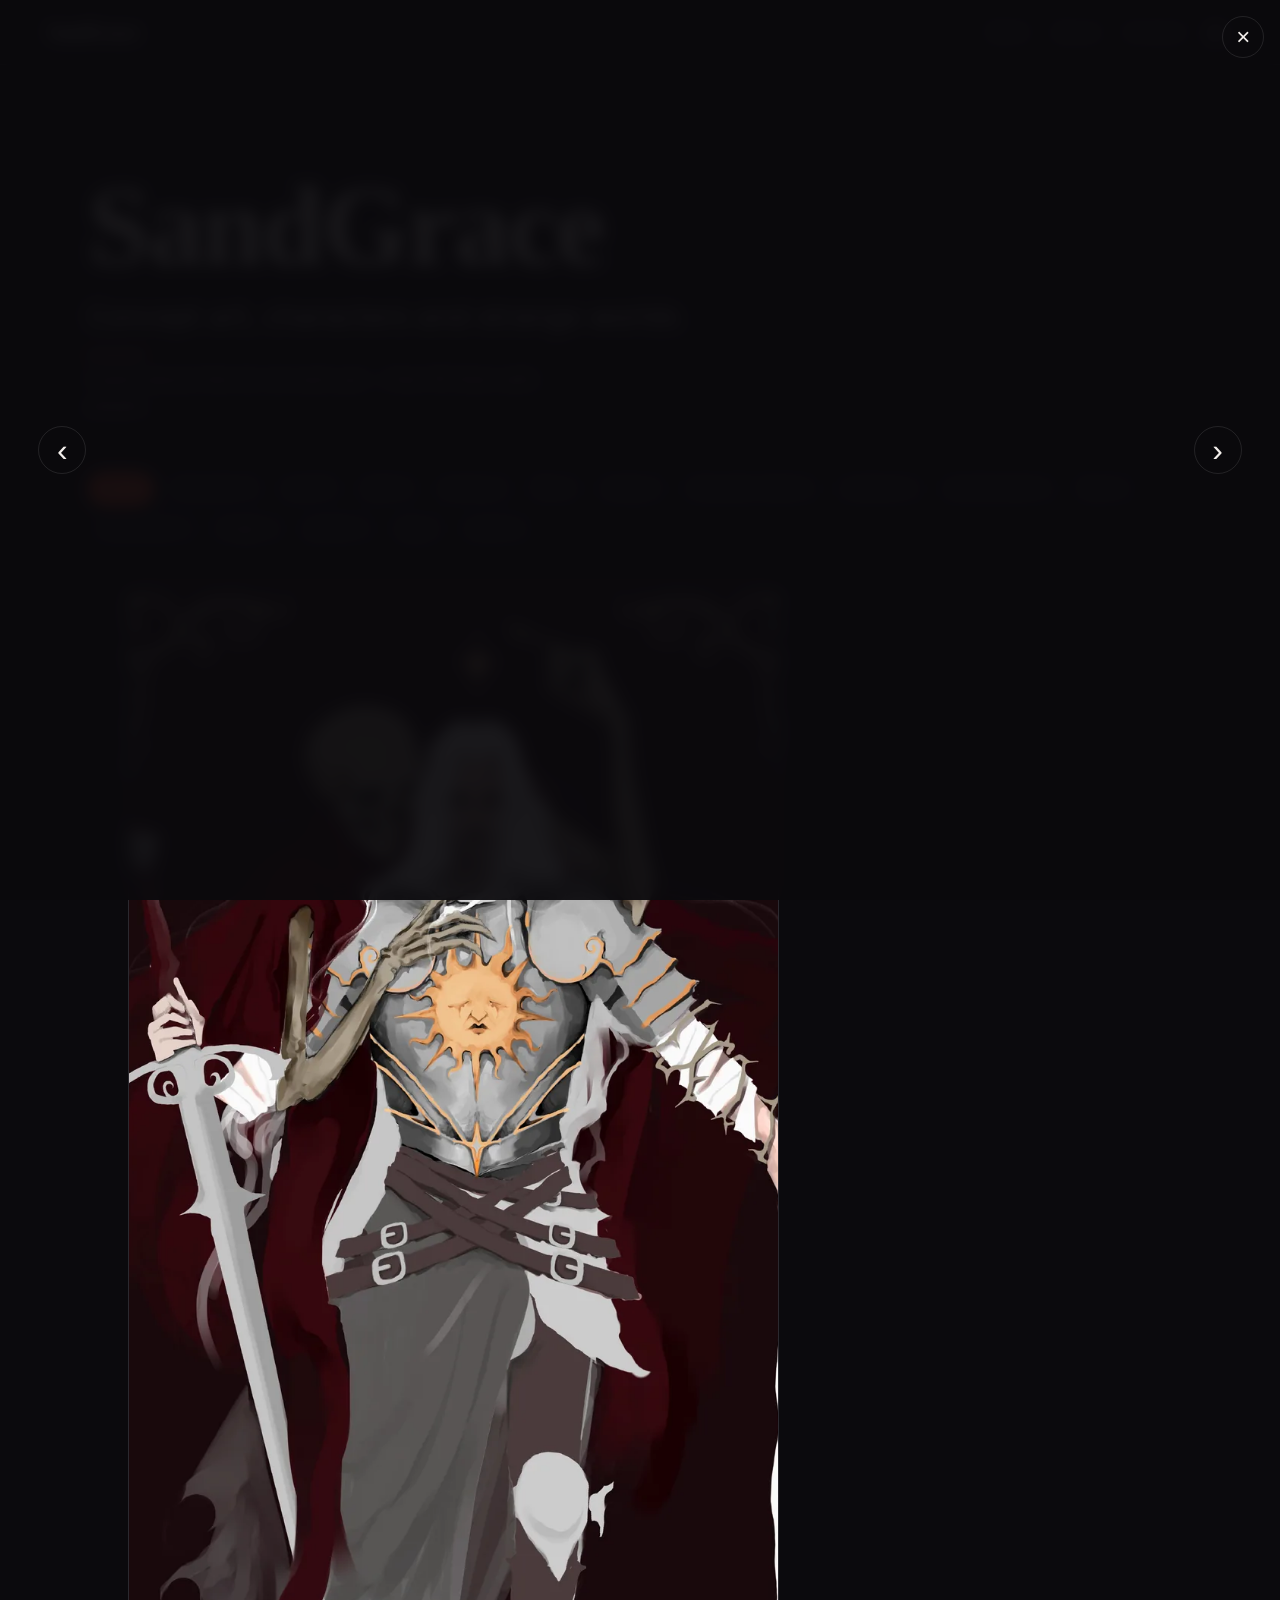
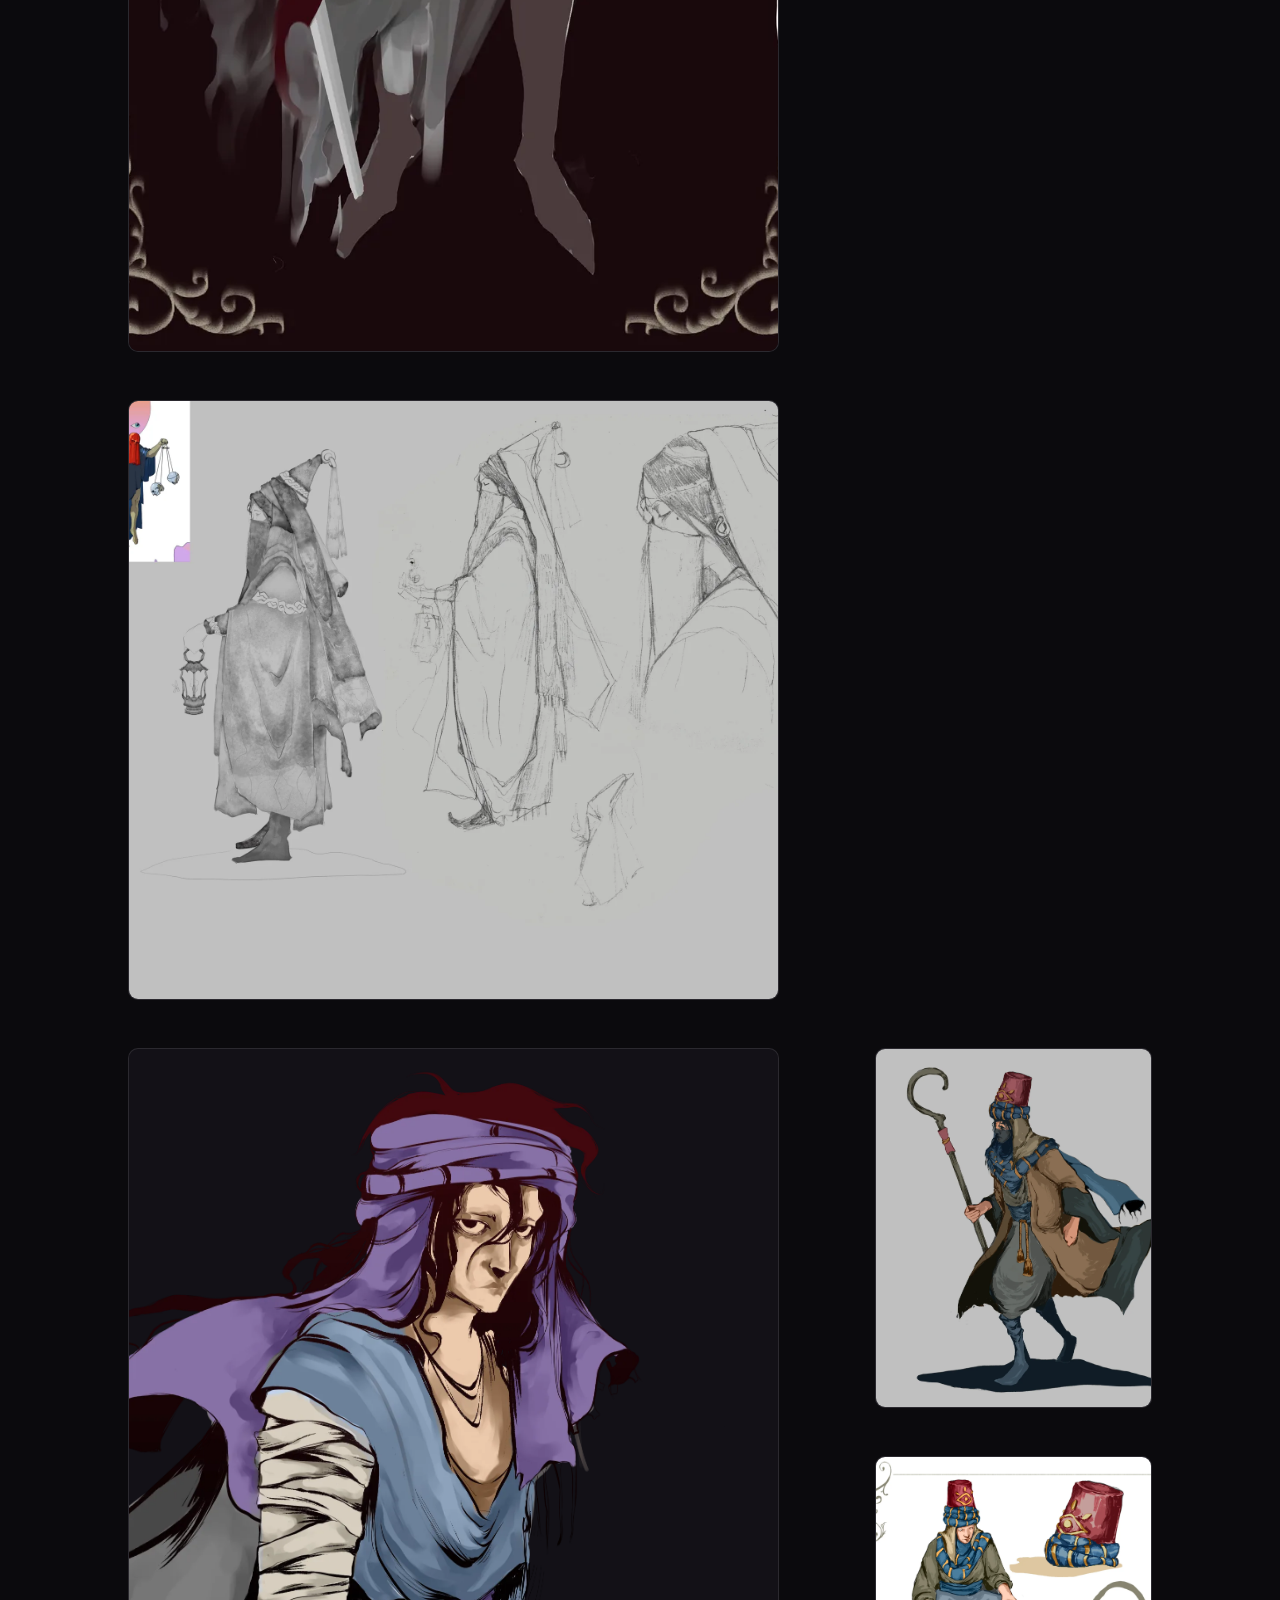
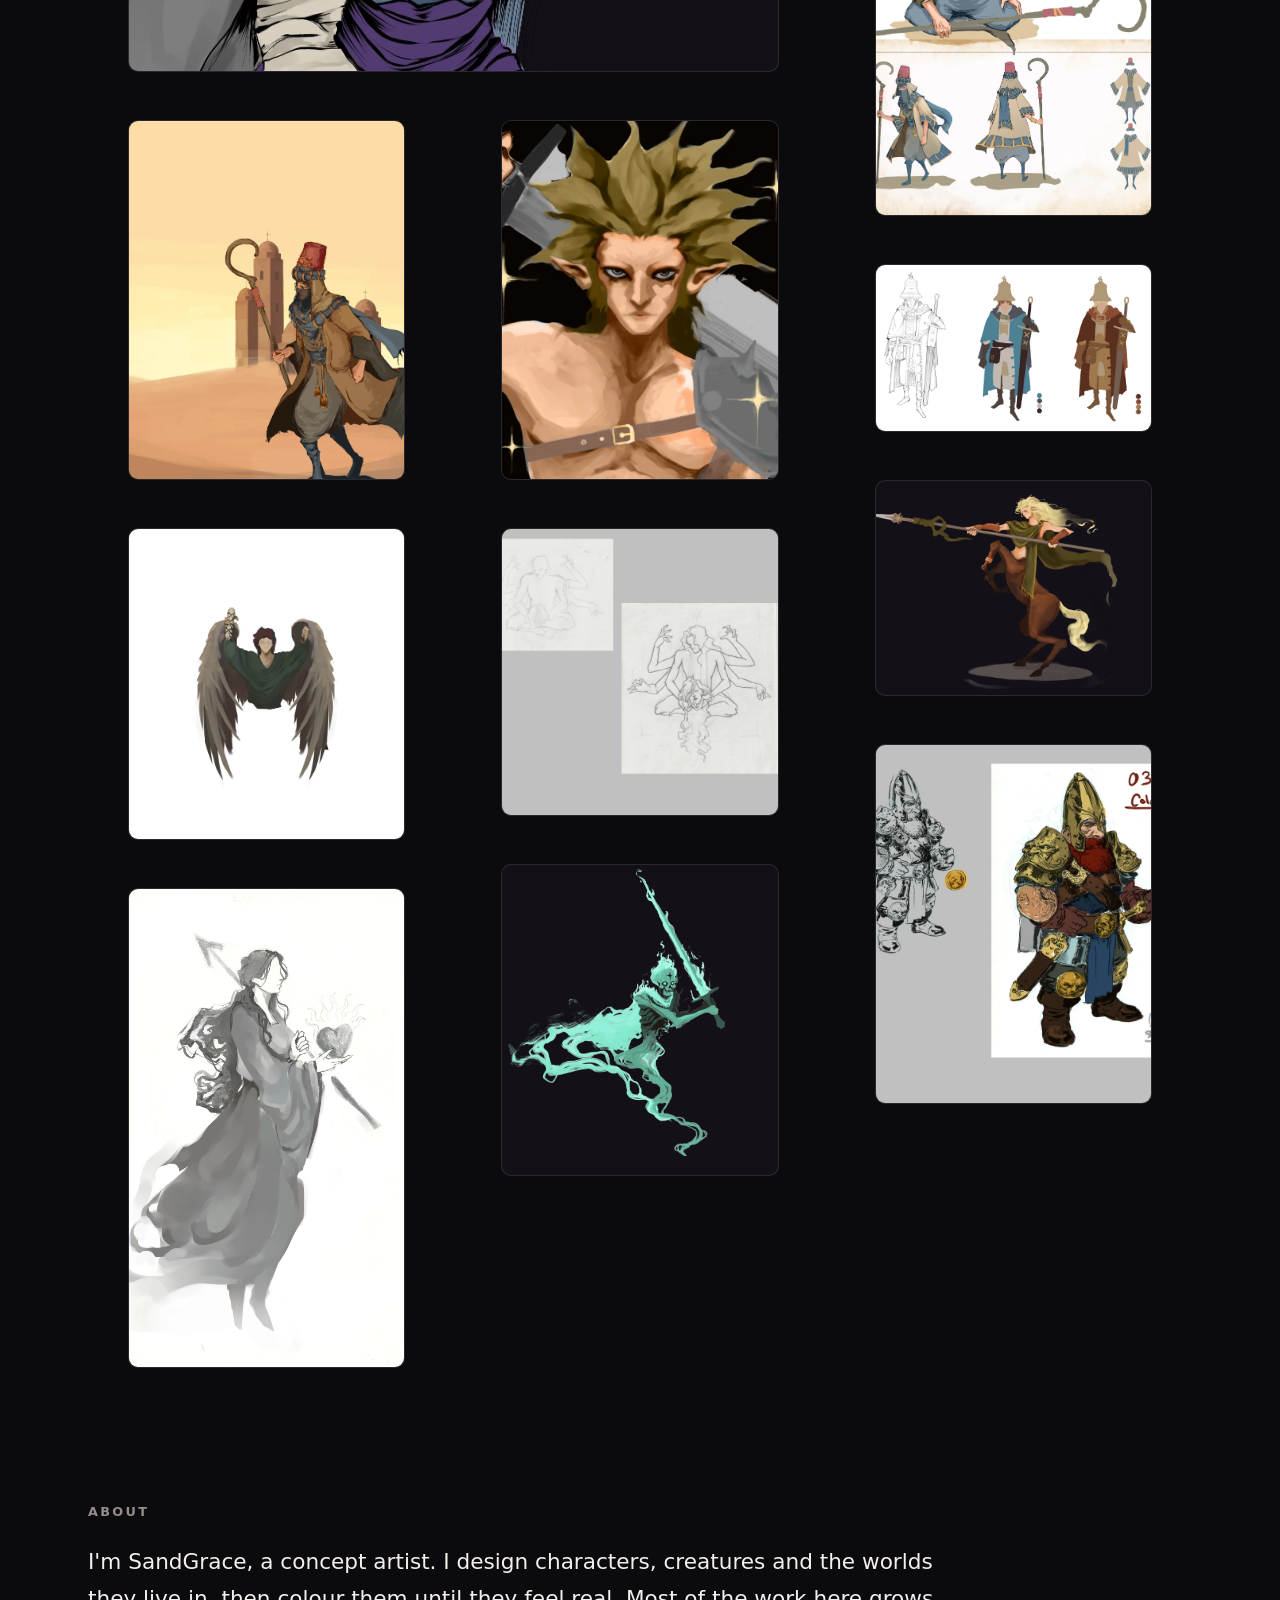
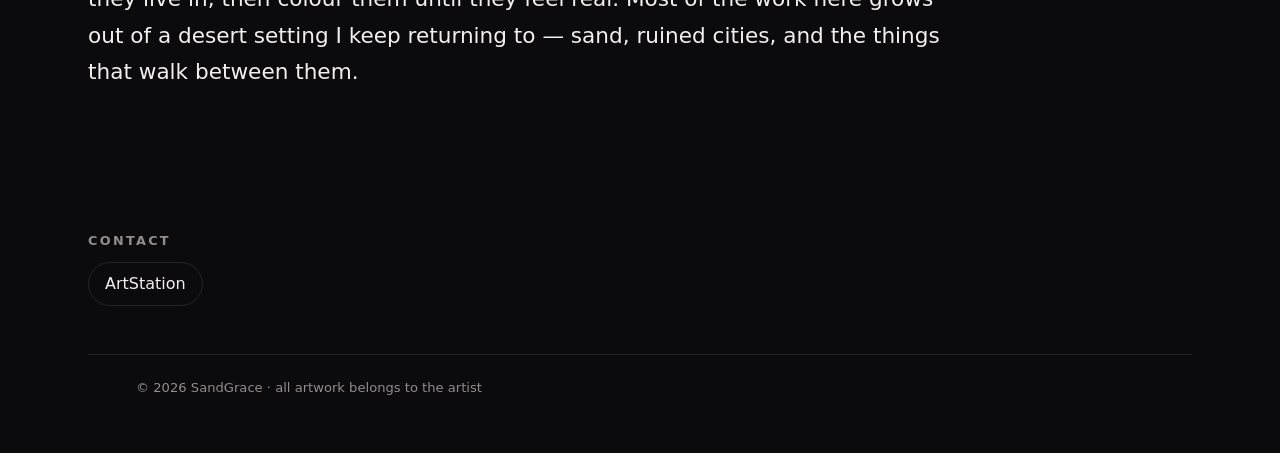
==== docs/index.html @ e256f155 "Add art portfolio site and local studio admin Static portfolio in docs/ (masonry gallery, light/dark" ====
<!doctype html>
<html lang="en" data-theme="dark">
<head>
  <meta charset="utf-8">
  <meta name="viewport" content="width=device-width, initial-scale=1">
  <title>SandGrace · Portfolio</title>
  <meta name="description" content="Concept art, characters and strange worlds by SandGrace.">
  <link rel="icon" href="data:image/svg+xml,%3Csvg xmlns='http://www.w3.org/2000/svg' viewBox='0 0 32 32'%3E%3Crect width='32' height='32' rx='7' fill='%23ff5e3a'/%3E%3C/svg%3E">
  <link rel="stylesheet" href="styles.css">
  <script>
    // Apply the saved theme before paint so there is no white flash.
    try {
      const saved = localStorage.getItem("theme");
      if (saved) document.documentElement.dataset.theme = saved;
    } catch (e) {}
  </script>
</head>
<body>
  <a class="skip" href="#work">Skip to work</a>

  <header class="site-head">
    <a class="name" href="#top" id="artist">SandGrace</a>
    <nav class="site-nav">
      <a href="#work">Work</a>
      <a href="#about">About</a>
      <a href="#contact">Contact</a>
      <button id="theme-toggle" class="icon-button" type="button"
              aria-label="Switch between light and dark" title="Switch theme">◐</button>
    </nav>
  </header>

  <main id="top">
    <section class="hero">
      <h1 id="hero-name">SandGrace</h1>
      <p class="tagline" id="hero-tagline"></p>
      <p class="intro" id="hero-intro"></p>
    </section>

    <section id="work" class="work">
      <div class="filters" id="filters" role="group" aria-label="Filter by tag"></div>
      <div class="gallery" id="gallery" aria-live="polite"></div>
      <p class="empty-note" id="empty-note" hidden>No pieces with that tag yet.</p>
    </section>

    <section id="about" class="about">
      <h2>About</h2>
      <p id="about-text"></p>
    </section>
  </main>

  <footer id="contact" class="contact">
    <h2>Contact</h2>
    <div class="links" id="links"></div>
    <p class="colophon">© <span id="year"></span> <span id="footer-name">SandGrace</span> · all artwork belongs to the artist</p>
  </footer>

  <div class="lightbox" id="lightbox" hidden>
    <button class="lb-close" id="lb-close" aria-label="Close">×</button>
    <button class="lb-nav lb-prev" id="lb-prev" aria-label="Previous piece">‹</button>
    <figure class="lb-figure">
      <img id="lb-image" alt="">
      <figcaption>
        <span class="lb-title" id="lb-title"></span>
        <span class="lb-meta" id="lb-meta"></span>
      </figcaption>
    </figure>
    <button class="lb-nav lb-next" id="lb-next" aria-label="Next piece">›</button>
  </div>

  <noscript>
    <p class="empty-note">This gallery needs JavaScript to load the artwork list.</p>
  </noscript>

  <script src="app.js"></script>
</body>
</html>
---- docs/styles.css ----
/* ==========================================================================
   SandGrace portfolio — light/dark, minimal, vivid
   The accent colour is replaced at runtime with the value from artworks.json.
   ========================================================================== */

:root {
  --accent: #ff5e3a;
  --row: 8px;              /* the masonry row height used by app.js */
  --gap: 16px;
}

html[data-theme="dark"] {
  --bg: #0b0a0d;
  --bg-soft: #131117;
  --ink: #f3efec;
  --muted: #948d89;
  --line: rgba(255, 255, 255, 0.10);
}

html[data-theme="light"] {
  --bg: #faf8f5;
  --bg-soft: #f1ede7;
  --ink: #17161a;
  --muted: #6d6660;
  --line: rgba(0, 0, 0, 0.12);
}

* { box-sizing: border-box; }

html { scroll-behavior: smooth; }

body {
  margin: 0;
  background: var(--bg);
  color: var(--ink);
  font: 16px/1.6 system-ui, -apple-system, "Segoe UI", Roboto, sans-serif;
  -webkit-font-smoothing: antialiased;
  transition: background 0.3s ease, color 0.3s ease;
}

/* Display type: a serif for the artistic voice, sans for everything else. */
h1, h2, .name {
  font-family: "Iowan Old Style", "Palatino Linotype", Palatino, Georgia, "Times New Roman", serif;
  font-weight: 600;
  letter-spacing: -0.02em;
}

a { color: inherit; }

.skip {
  position: absolute; left: -999px;
}
.skip:focus {
  left: 1rem; top: 1rem; z-index: 100;
  background: var(--accent); color: #170c07;
  padding: 0.5rem 0.9rem; border-radius: 8px;
}

/* ---- header ------------------------------------------------------------ */
.site-head {
  position: sticky; top: 0; z-index: 20;
  display: flex; align-items: center; justify-content: space-between; gap: 1rem;
  padding: 0.9rem clamp(1rem, 4vw, 3rem);
  background: color-mix(in srgb, var(--bg) 85%, transparent);
  backdrop-filter: blur(12px);
  border-bottom: 1px solid var(--line);
}
.name {
  font-size: 1.25rem; text-decoration: none; letter-spacing: -0.03em;
}
.site-nav { display: flex; align-items: center; gap: 0.35rem; }
.site-nav a {
  text-decoration: none; color: var(--muted); font-size: 0.92rem;
  padding: 0.35rem 0.7rem; border-radius: 999px;
}
.site-nav a:hover { color: var(--ink); background: var(--bg-soft); }
.icon-button {
  background: none; border: 1px solid var(--line); color: var(--ink);
  width: 2rem; height: 2rem; border-radius: 999px; cursor: pointer;
  font-size: 0.95rem; line-height: 1; display: grid; place-items: center;
}
.icon-button:hover { border-color: var(--accent); color: var(--accent); }

/* ---- hero -------------------------------------------------------------- */
.hero {
  padding: clamp(3rem, 12vh, 9rem) clamp(1rem, 4vw, 3rem) clamp(2rem, 6vh, 4rem);
  max-width: 1200px; margin: 0 auto;
}
.hero h1 {
  font-size: clamp(2.8rem, 10vw, 7rem);
  line-height: 0.95; margin: 0 0 1rem;
}
.hero .tagline {
  font-size: clamp(1.1rem, 2.6vw, 1.7rem);
  margin: 0 0 0.6rem; color: var(--ink);
}
.hero .tagline::after {
  content: ""; display: block; width: 3.5rem; height: 3px;
  background: var(--accent); margin-top: 1rem; border-radius: 3px;
}
.hero .intro { color: var(--muted); max-width: 46ch; margin: 0; }

/* ---- filters ----------------------------------------------------------- */
.filters {
  display: flex; flex-wrap: wrap; gap: 0.4rem;
  padding: 0 clamp(1rem, 4vw, 3rem) 1.4rem;
  max-width: 1200px; margin: 0 auto;
}
.filters button {
  font: inherit; font-size: 0.85rem; cursor: pointer;
  background: none; color: var(--muted);
  border: 1px solid var(--line); border-radius: 999px;
  padding: 0.3rem 0.8rem; transition: all 0.2s ease;
}
.filters button:hover { color: var(--ink); }
.filters button[aria-pressed="true"] {
  background: var(--accent); color: #170c07; border-color: transparent;
}

/* ---- masonry gallery --------------------------------------------------- */
.gallery {
  display: grid;
  grid-template-columns: repeat(var(--cols, 3), minmax(0, 1fr));
  grid-auto-rows: var(--row);
  gap: var(--gap);
  padding: 0 clamp(1rem, 4vw, 3rem);
  max-width: 1200px; margin: 0 auto;
}
.piece {
  position: relative; overflow: hidden; border-radius: 10px;
  cursor: zoom-in; background: var(--bg-soft); border: 1px solid var(--line);
}
.piece.is-featured { grid-column: span 2; }
.piece img {
  width: 100%; height: 100%; object-fit: cover; display: block;
  transition: transform 0.55s cubic-bezier(0.2, 0.8, 0.2, 1);
}
.piece:hover img, .piece:focus-visible img { transform: scale(1.045); }
.piece figcaption {
  position: absolute; inset: auto 0 0 0;
  padding: 1.6rem 0.9rem 0.75rem;
  background: linear-gradient(to top, rgba(8, 7, 10, 0.82), transparent);
  color: #fff; font-size: 0.85rem;
  opacity: 0; transform: translateY(6px);
  transition: opacity 0.3s ease, transform 0.3s ease;
}
.piece:hover figcaption, .piece:focus-visible figcaption { opacity: 1; transform: none; }
.piece figcaption strong { font-weight: 600; }
.piece figcaption span { color: rgba(255, 255, 255, 0.72); }

/* ---- about / contact --------------------------------------------------- */
.about, .contact {
  max-width: 1200px; margin: 0 auto;
  padding: clamp(4rem, 12vh, 8rem) clamp(1rem, 4vw, 3rem) 0;
}
.about h2, .contact h2 {
  font-size: 0.8rem; text-transform: uppercase; letter-spacing: 0.18em;
  color: var(--muted); font-family: system-ui, sans-serif; font-weight: 600;
}
.about p { font-size: clamp(1.05rem, 2vw, 1.35rem); line-height: 1.7; max-width: 62ch; }

.contact { padding-bottom: 2rem; }
.links { display: flex; flex-wrap: wrap; gap: 0.6rem; margin-top: 0.5rem; }
.links a {
  text-decoration: none; border: 1px solid var(--line); border-radius: 999px;
  padding: 0.5rem 1rem; transition: all 0.2s ease;
}
.links a:hover { background: var(--accent); color: #170c07; border-color: transparent; }

.colophon {
  max-width: 1200px; margin: 3rem auto 0;
  padding: 1.4rem clamp(1rem, 4vw, 3rem);
  border-top: 1px solid var(--line);
  color: var(--muted); font-size: 0.82rem;
}

.empty-note {
  max-width: 1200px; margin: 0 auto;
  padding: 1rem clamp(1rem, 4vw, 3rem) 3rem; color: var(--muted);
}

/* ---- lightbox ---------------------------------------------------------- */
.lightbox {
  position: fixed; inset: 0; z-index: 50;
  display: grid; grid-template-columns: auto 1fr auto; align-items: center;
  gap: 1rem; padding: clamp(0.5rem, 3vw, 2.5rem);
  background: color-mix(in srgb, var(--bg) 94%, transparent);
  backdrop-filter: blur(8px);
  animation: fade 0.25s ease;
}
@keyframes fade { from { opacity: 0; } to { opacity: 1; } }
.lb-figure { margin: 0; display: grid; justify-items: center; gap: 0.9rem; min-width: 0; }
.lb-figure img {
  max-width: 100%; max-height: 80vh; border-radius: 8px;
  box-shadow: 0 30px 80px rgba(0, 0, 0, 0.55);
}
.lb-figure figcaption { display: flex; flex-wrap: wrap; gap: 0.6rem; align-items: baseline; }
.lb-title { font-family: "Iowan Old Style", Georgia, serif; font-size: 1.15rem; }
.lb-meta { color: var(--muted); font-size: 0.85rem; }
.lb-nav, .lb-close {
  background: none; border: 1px solid var(--line); color: var(--ink);
  border-radius: 999px; cursor: pointer; line-height: 1;
}
.lb-nav { font-size: 2rem; width: 3rem; height: 3rem; }
.lb-nav:hover, .lb-close:hover { background: var(--accent); color: #170c07; border-color: transparent; }
.lb-close {
  position: absolute; top: 1rem; right: 1rem; font-size: 1.5rem;
  width: 2.6rem; height: 2.6rem;
}

@media (max-width: 700px) {
  .lb-nav { display: none; }
  .lightbox { grid-template-columns: 1fr; }
  .piece.is-featured { grid-column: span 1; }
}

@media (prefers-reduced-motion: reduce) {
  html { scroll-behavior: auto; }
  * { transition: none !important; animation: none !important; }
}
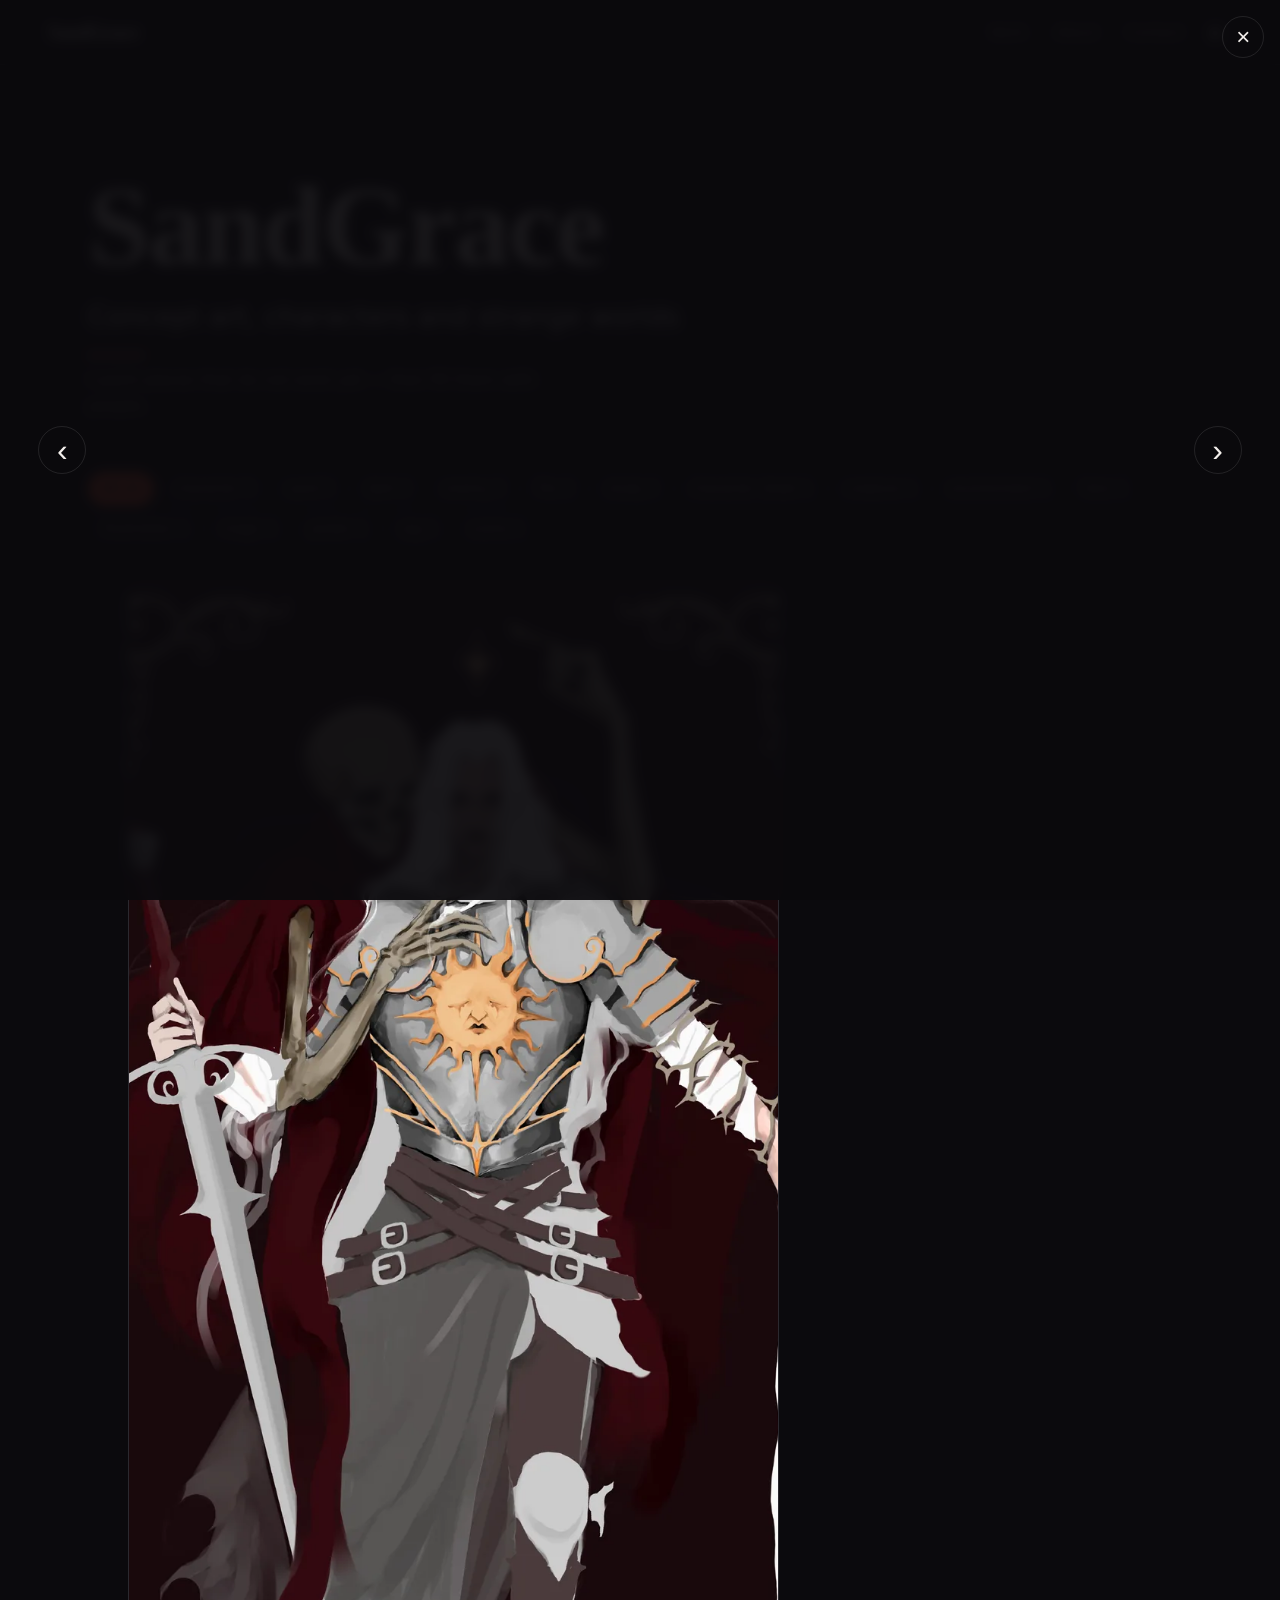
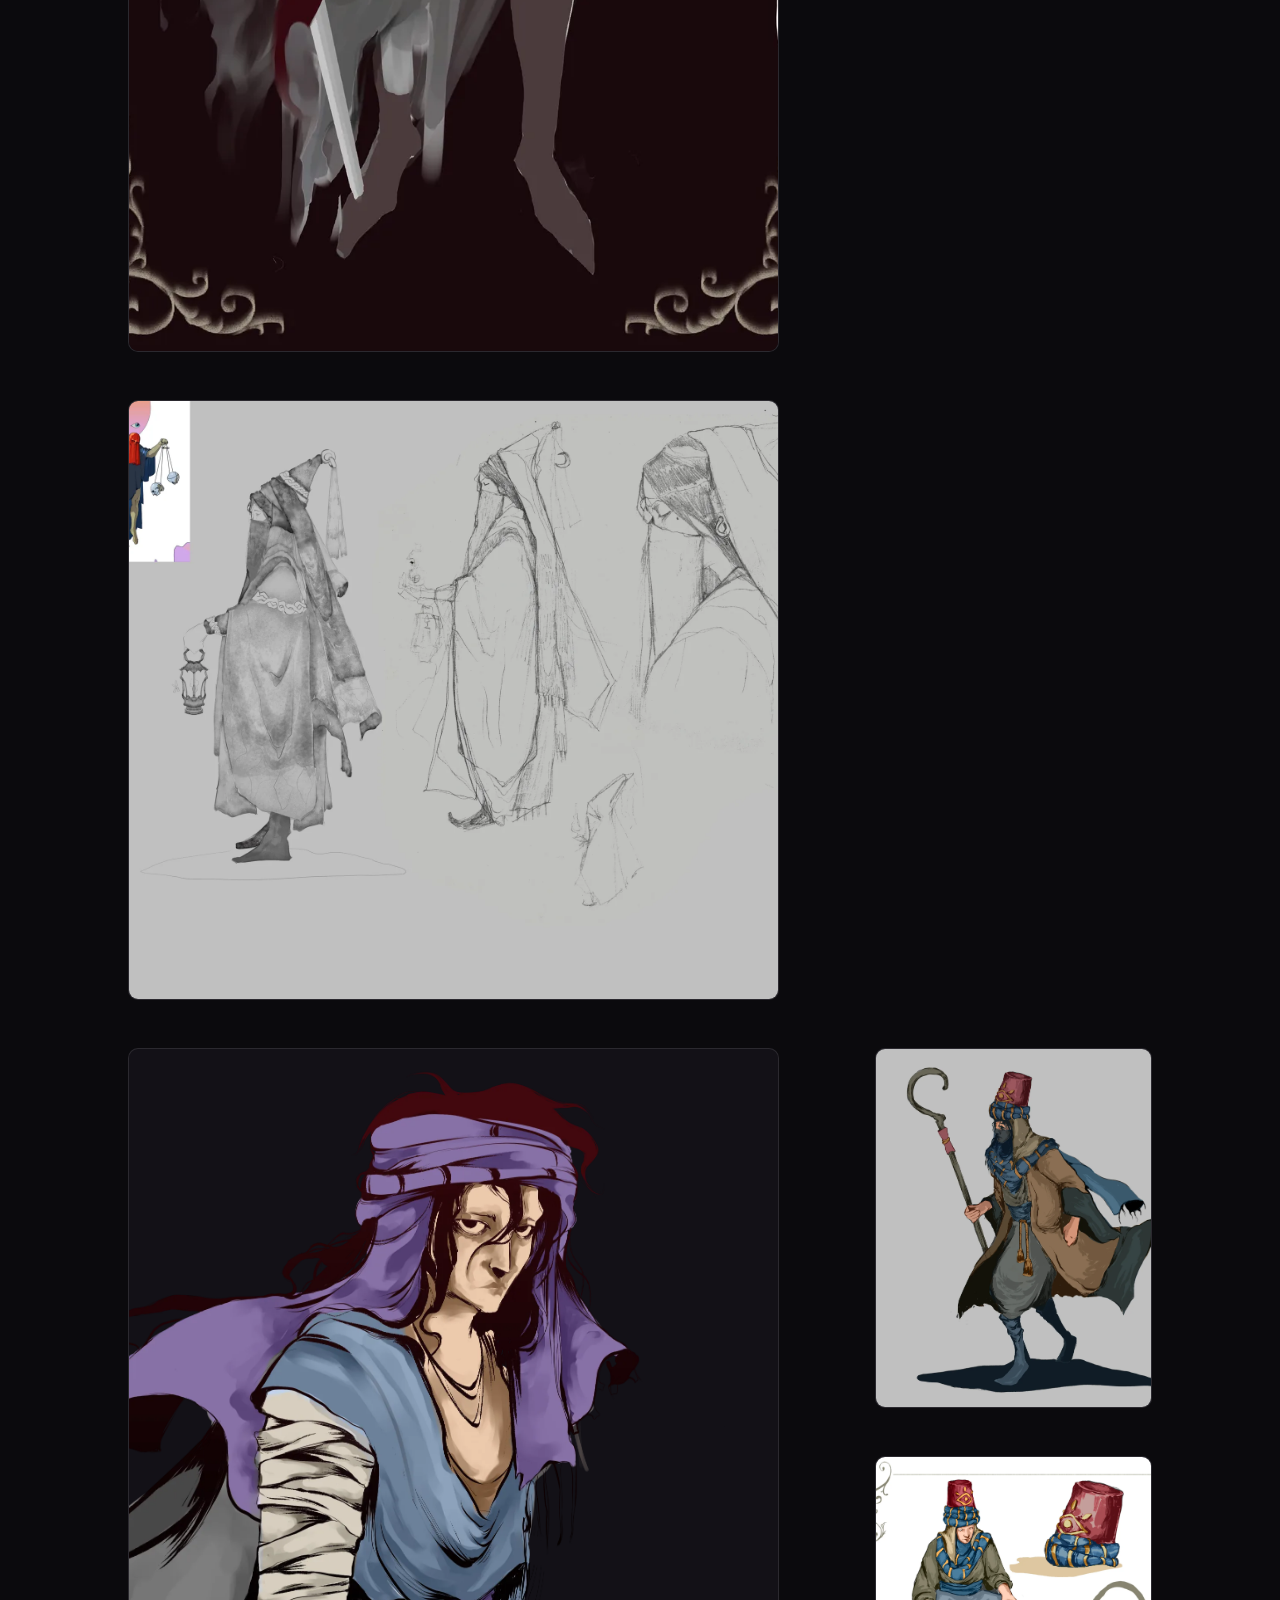
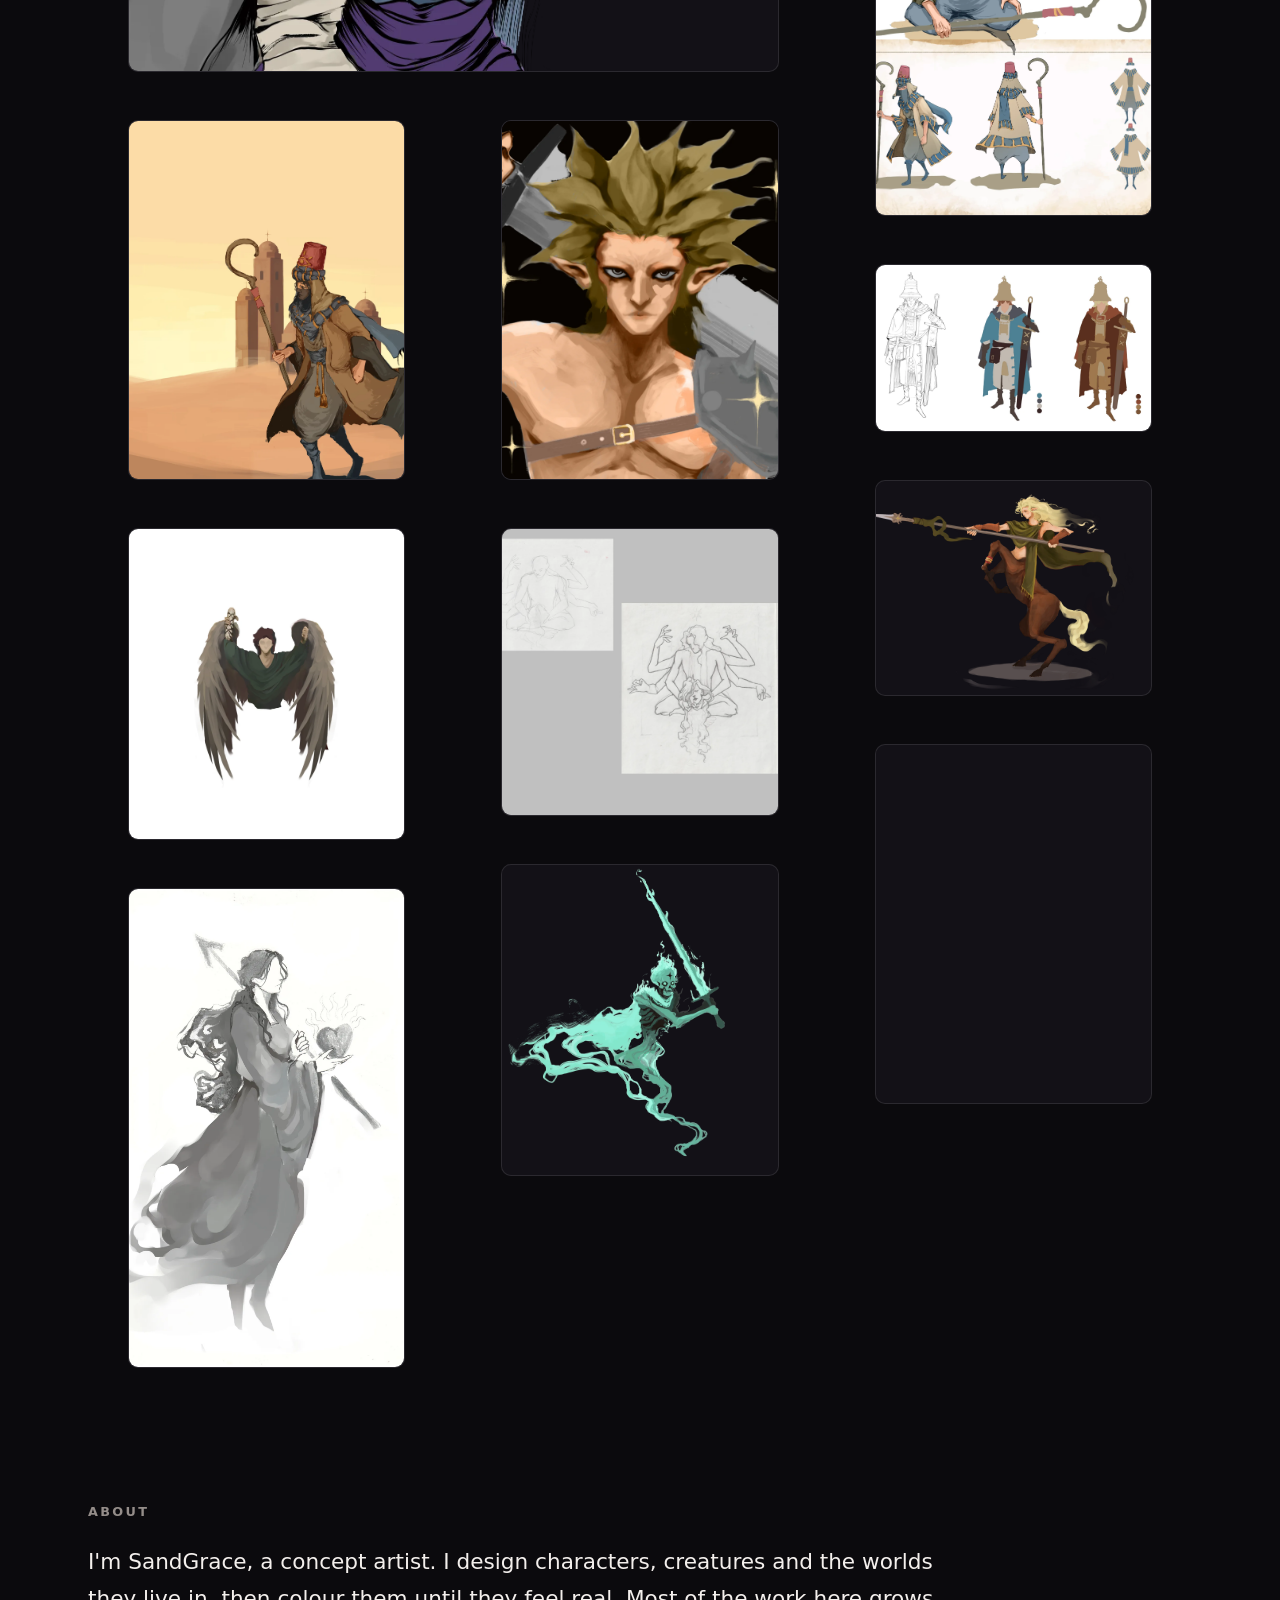
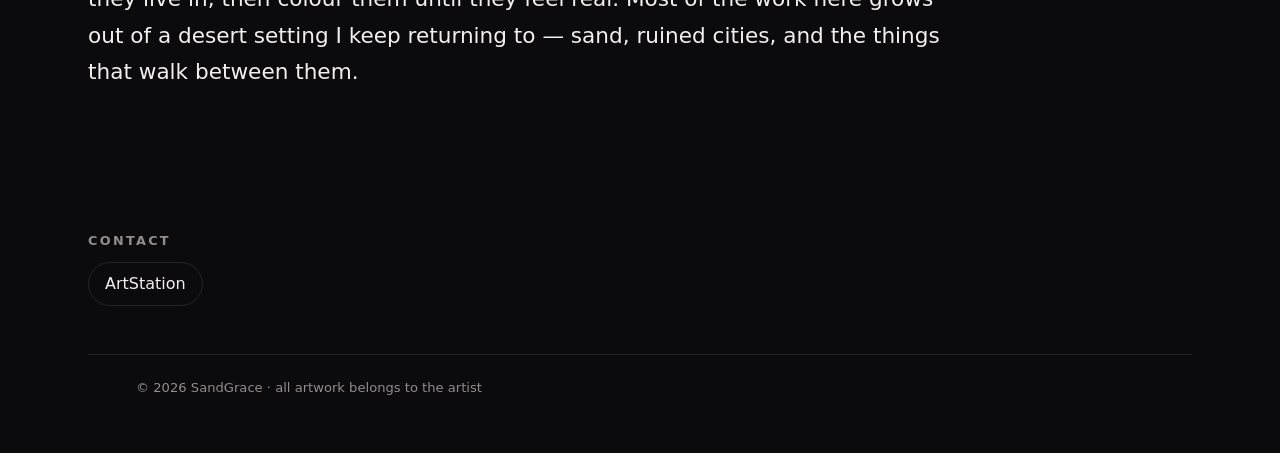
==== commit a6ee07ad: "Tweak UI: reduce header blur, add webkit fallback, add type=button to lightbox close" ====
--- a/docs/index.html
+++ b/docs/index.html
@@ -55,7 +55,7 @@
   </footer>
 
   <div class="lightbox" id="lightbox" hidden>
-    <button class="lb-close" id="lb-close" aria-label="Close">×</button>
+    <button class="lb-close" id="lb-close" type="button" aria-label="Close">×</button>
     <button class="lb-nav lb-prev" id="lb-prev" aria-label="Previous piece">‹</button>
     <figure class="lb-figure">
       <img id="lb-image" alt="">
--- a/docs/styles.css
+++ b/docs/styles.css
@@ -62,7 +62,7 @@
   display: flex; align-items: center; justify-content: space-between; gap: 1rem;
   padding: 0.9rem clamp(1rem, 4vw, 3rem);
   background: color-mix(in srgb, var(--bg) 85%, transparent);
-  backdrop-filter: blur(12px);
+  backdrop-filter: blur(6px); -webkit-backdrop-filter: blur(6px);
   border-bottom: 1px solid var(--line);
 }
 .name {
@@ -185,7 +185,7 @@
   display: grid; grid-template-columns: auto 1fr auto; align-items: center;
   gap: 1rem; padding: clamp(0.5rem, 3vw, 2.5rem);
   background: color-mix(in srgb, var(--bg) 94%, transparent);
-  backdrop-filter: blur(8px);
+  backdrop-filter: blur(6px); -webkit-backdrop-filter: blur(6px);
   animation: fade 0.25s ease;
 }
 @keyframes fade { from { opacity: 0; } to { opacity: 1; } }
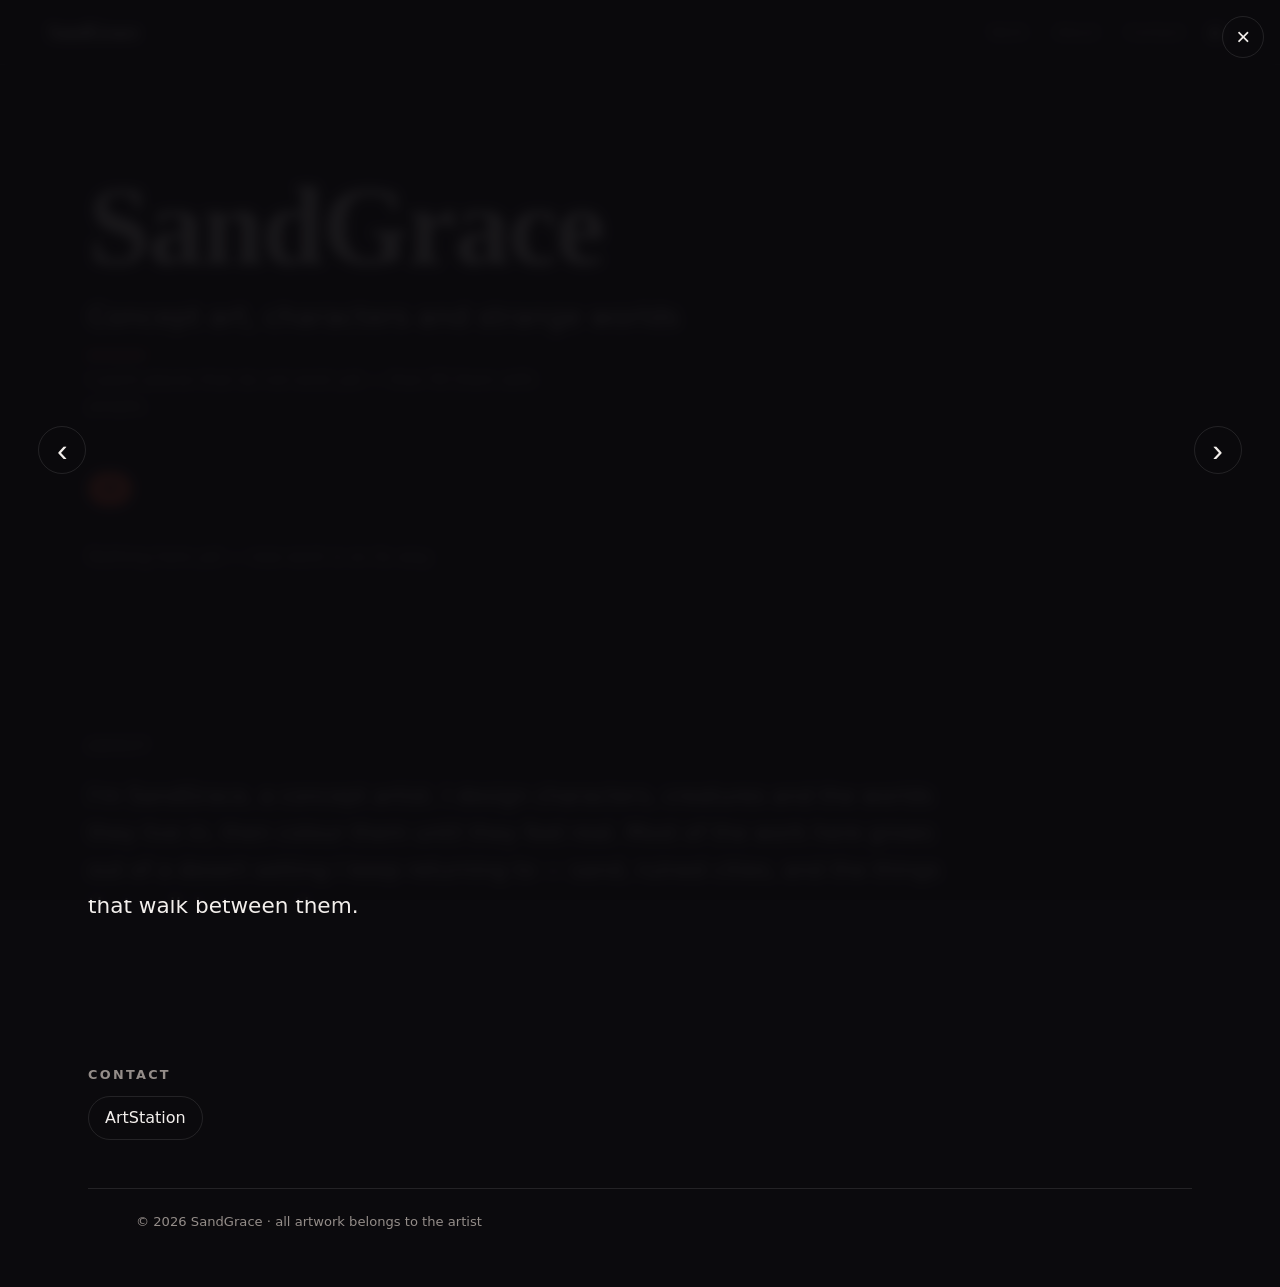
==== commit 901c8104: "Add multi-image pieces and a hero banner Two features borrowed from the "Laser" Tumblr theme (horizo" ====
--- a/docs/index.html
+++ b/docs/index.html
@@ -30,10 +30,12 @@
   </header>
 
   <main id="top">
-    <section class="hero">
-      <h1 id="hero-name">SandGrace</h1>
-      <p class="tagline" id="hero-tagline"></p>
-      <p class="intro" id="hero-intro"></p>
+    <section class="hero" id="hero">
+      <div class="hero-inner">
+        <h1 id="hero-name">SandGrace</h1>
+        <p class="tagline" id="hero-tagline"></p>
+        <p class="intro" id="hero-intro"></p>
+      </div>
     </section>
 
     <section id="work" class="work">
@@ -59,6 +61,7 @@
     <button class="lb-nav lb-prev" id="lb-prev" aria-label="Previous piece">‹</button>
     <figure class="lb-figure">
       <img id="lb-image" alt="">
+      <div class="lb-thumbs" id="lb-thumbs" role="group" aria-label="Images in this piece"></div>
       <figcaption>
         <span class="lb-title" id="lb-title"></span>
         <span class="lb-meta" id="lb-meta"></span>
--- a/docs/styles.css
+++ b/docs/styles.css
@@ -100,6 +100,51 @@
 }
 .hero .intro { color: var(--muted); max-width: 46ch; margin: 0; }
 
+/* ---- hero with a banner image ------------------------------------------ */
+/* The chosen image fills the first screen; a dark scrim keeps the white text
+   readable over any picture, in either theme. */
+.hero.has-banner {
+  position: relative; max-width: none; margin: 0;
+  min-height: 100svh; display: grid; align-content: end;
+  padding: 0 clamp(1rem, 4vw, 3rem) clamp(3rem, 10vh, 7rem);
+  background: #0a090c var(--banner) center / cover no-repeat;
+  color: #fff;
+}
+.hero.has-banner::before {
+  content: ""; position: absolute; inset: 0; pointer-events: none;
+  background: linear-gradient(to top, rgba(6, 5, 8, 0.88) 0%, rgba(6, 5, 8, 0.45) 45%, rgba(6, 5, 8, 0.25) 100%);
+}
+.hero.has-banner .hero-inner {
+  position: relative; max-width: 1200px; margin: 0 auto; width: 100%;
+}
+.hero.has-banner h1 { text-shadow: 0 2px 30px rgba(0, 0, 0, 0.5); }
+.hero.has-banner .tagline { color: #fff; }
+.hero.has-banner .intro { color: rgba(255, 255, 255, 0.85); }
+
+/* The header floats over the banner, so the picture starts at the very top of
+   the screen behind it. */
+body.has-banner .site-head {
+  position: fixed; inset: 0 0 auto 0;
+  background: transparent; border-bottom-color: transparent;
+  color: #fff; backdrop-filter: none; -webkit-backdrop-filter: none;
+}
+body.has-banner .site-head .name { color: #fff; }
+body.has-banner .site-head .site-nav a { color: rgba(255, 255, 255, 0.82); }
+body.has-banner .site-head .site-nav a:hover { color: #fff; background: rgba(255, 255, 255, 0.14); }
+body.has-banner .site-head .icon-button { color: #fff; border-color: rgba(255, 255, 255, 0.4); }
+
+/* Once scrolled past the hero, put the header back to normal. */
+body.has-banner.scrolled .site-head {
+  background: color-mix(in srgb, var(--bg) 85%, transparent);
+  border-bottom-color: var(--line);
+  color: var(--ink);
+  backdrop-filter: blur(6px); -webkit-backdrop-filter: blur(6px);
+}
+body.has-banner.scrolled .site-head .name { color: var(--ink); }
+body.has-banner.scrolled .site-head .site-nav a { color: var(--muted); }
+body.has-banner.scrolled .site-head .site-nav a:hover { color: var(--ink); background: var(--bg-soft); }
+body.has-banner.scrolled .site-head .icon-button { color: var(--ink); border-color: var(--line); }
+
 /* ---- filters ----------------------------------------------------------- */
 .filters {
   display: flex; flex-wrap: wrap; gap: 0.4rem;
@@ -131,6 +176,13 @@
   cursor: zoom-in; background: var(--bg-soft); border: 1px solid var(--line);
 }
 .piece.is-featured { grid-column: span 2; }
+.piece .count {
+  position: absolute; top: 0.6rem; right: 0.6rem; z-index: 2;
+  min-width: 1.6rem; text-align: center;
+  font-size: 0.72rem; font-weight: 600; letter-spacing: 0.02em;
+  color: #170c07; background: var(--accent);
+  border-radius: 999px; padding: 0.15rem 0.45rem;
+}
 .piece img {
   width: 100%; height: 100%; object-fit: cover; display: block;
   transition: transform 0.55s cubic-bezier(0.2, 0.8, 0.2, 1);
@@ -153,6 +205,8 @@
   max-width: 1200px; margin: 0 auto;
   padding: clamp(4rem, 12vh, 8rem) clamp(1rem, 4vw, 3rem) 0;
 }
+/* Keep anchored sections clear of the sticky / fixed header. */
+#work, #about, #contact { scroll-margin-top: 5rem; }
 .about h2, .contact h2 {
   font-size: 0.8rem; text-transform: uppercase; letter-spacing: 0.18em;
   color: var(--muted); font-family: system-ui, sans-serif; font-weight: 600;
@@ -194,7 +248,22 @@
   max-width: 100%; max-height: 80vh; border-radius: 8px;
   box-shadow: 0 30px 80px rgba(0, 0, 0, 0.55);
 }
+/* With a thumbnail strip below, leave room for it. */
+.lightbox.has-thumbs .lb-figure img { max-height: 70vh; }
+.lightbox.has-thumbs .lb-figure { gap: 0.6rem; }
 .lb-figure figcaption { display: flex; flex-wrap: wrap; gap: 0.6rem; align-items: baseline; }
+.lb-thumbs {
+  display: flex; flex-wrap: wrap; gap: 0.5rem; justify-content: center;
+  max-width: 100%; margin-top: 0.2rem;
+}
+.lb-thumb {
+  padding: 0; border: 1px solid var(--line); border-radius: 6px;
+  background: none; cursor: pointer; overflow: hidden; line-height: 0;
+  opacity: 0.55; transition: opacity 0.2s ease, border-color 0.2s ease;
+}
+.lb-thumb img { width: 64px; height: 46px; object-fit: cover; display: block; }
+.lb-thumb:hover { opacity: 0.85; }
+.lb-thumb[aria-current="true"] { opacity: 1; border-color: var(--accent); }
 .lb-title { font-family: "Iowan Old Style", Georgia, serif; font-size: 1.15rem; }
 .lb-meta { color: var(--muted); font-size: 0.85rem; }
 .lb-nav, .lb-close {
